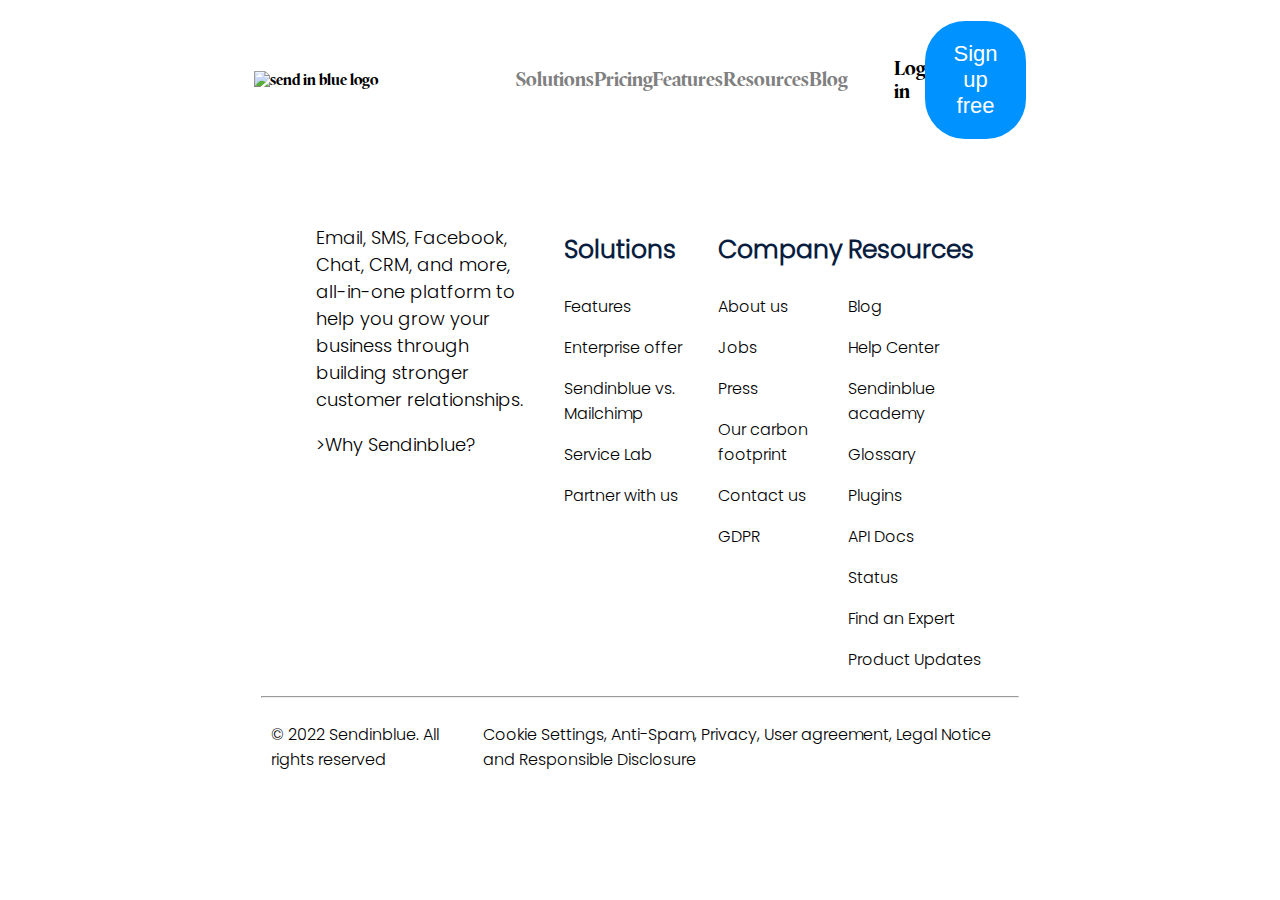
==== index.html @ 45919008 "Day-1 Footer&Navbar Exports" ====
<!DOCTYPE html>
<html lang="en">
<head>
    <meta charset="UTF-8">
    <meta http-equiv="X-UA-Compatible" content="IE=edge">
    <meta name="viewport" content="width=device-width, initial-scale=1.0">
    <title>All your digital marketing toos in one place - Sendinblue</title>
    <link rel="stylesheet" href="./Styles/header&footer.css">    
</head>
<body>
    <div id="navbar">
        
    </div>

    <div id="footer">
        
    </div>
    
</body>
</html>


<script src="./Scripts/index.js" type="module"></script>
---- Styles/header&footer.css ----
@font-face {
    font-family: "sendinblue";
    src: url(../files/Nicholas\ Bold.ttf);
}

@font-face {
    font-family: "footer";
    src: url(../files/Poppins-Light.ttf);
}

body {
    font-family: "sendinblue", sans-serif;
}

#navbar {
    display: flex;
    justify-content: space-around;
    align-items: center;
    padding: 1% 15%;
    position: sticky;
    top: 0px;
}

#navbar>img {
    width: 17%;
}

#navbar>div {
    display: flex;
    justify-content: space-around;
    align-items: center;
}

#navbar>div:first-of-type {
    width: 30%;
    font-size: 20px;
    color: grey;
}

#navbar>div:nth-of-type(2) {
    font-size: 20px;
    width: 15%;
}

#navbar button {
    font-size: 22px;
    color: white;
    background-color: #0092FF;
    border: 0;
    padding: 20px;
    border-radius: 40px;
}

#footer {
    padding: 1% 20%;
    font-family: "footer", sans-serif;
    position: sticky;
    bottom: 0px;
}

#one {
    display: flex;
    justify-content: space-between;
}

#logof {
    width: 17%;
    display: block;
}

#socials {
    display: flex;
    width: 30%;

}

#socials>img {
    width: 12%;
    margin: 2px 5px;
}

#two {
    display: flex;
    margin: auto;
    margin-top: 5%;
    
}

#two>div:nth-of-type(1) {
    display: flex;
    width: 40%;
    justify-content: center;
}

#person {
    width: 60%;
    margin: 10px;
}

#two>div:nth-of-type(2) {
    display: flex;
    width: 40%;
}

#text {
    width: 70%;
    font-size: 18px;
}

.head {
    color: #091E3F;
    font-size: 25px;
    font-weight: bold;

}

#two>div:nth-of-type(2) {
    justify-content: space-around;
    width: 55%;
}

#three {
    display: flex;
    justify-content: space-between;
    margin-left: 10px;
}
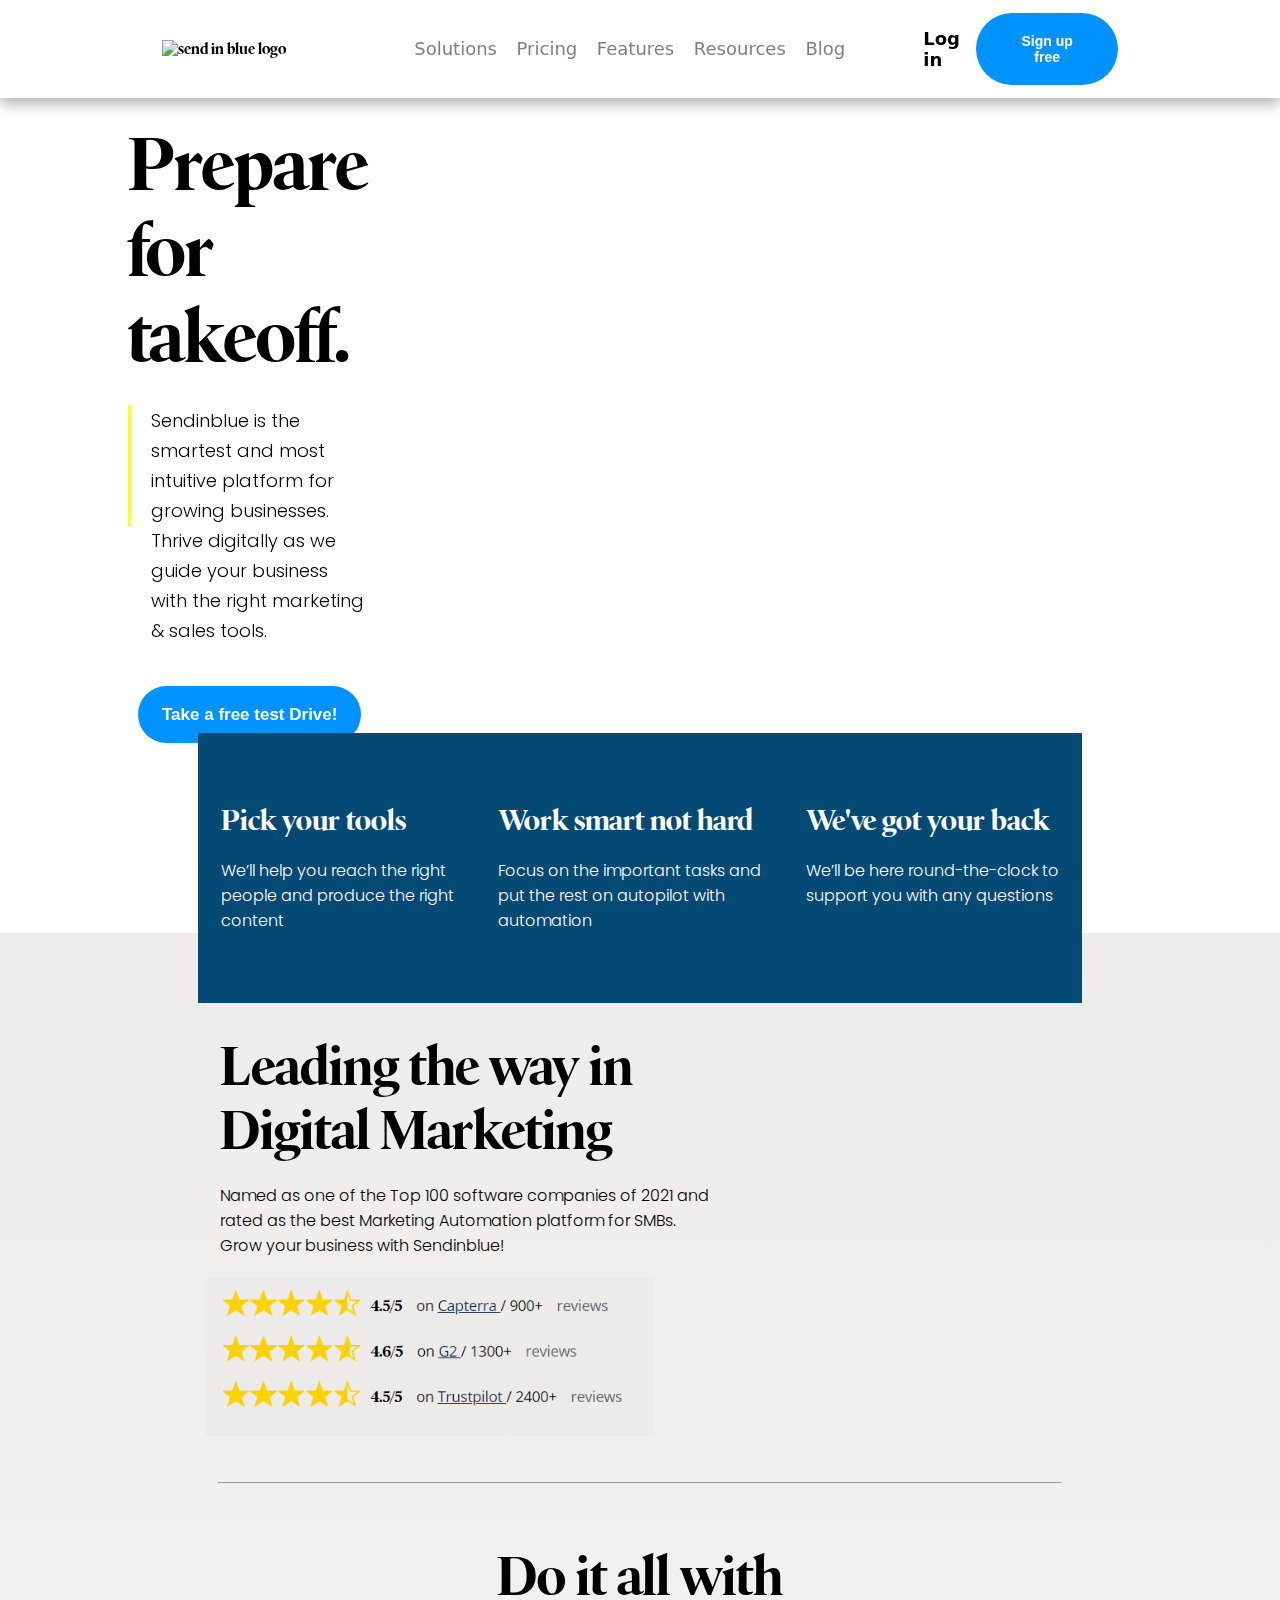
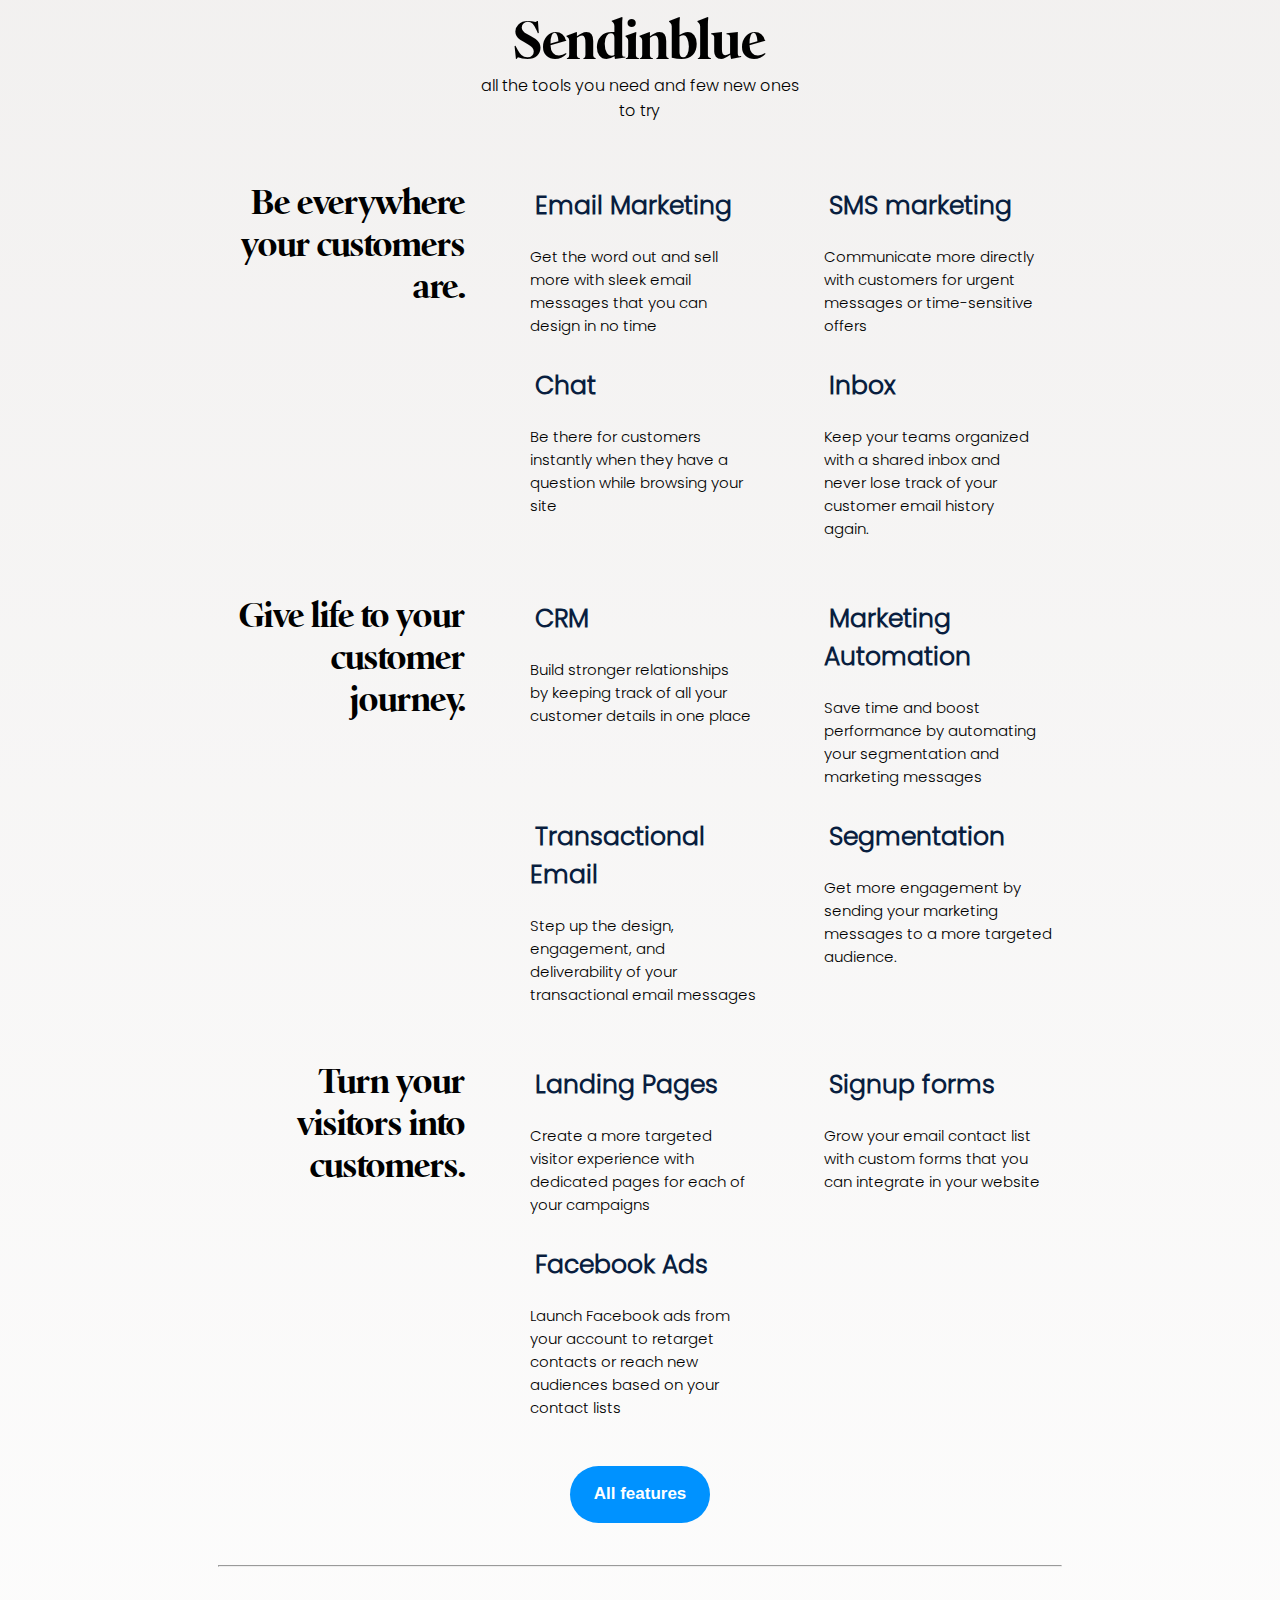
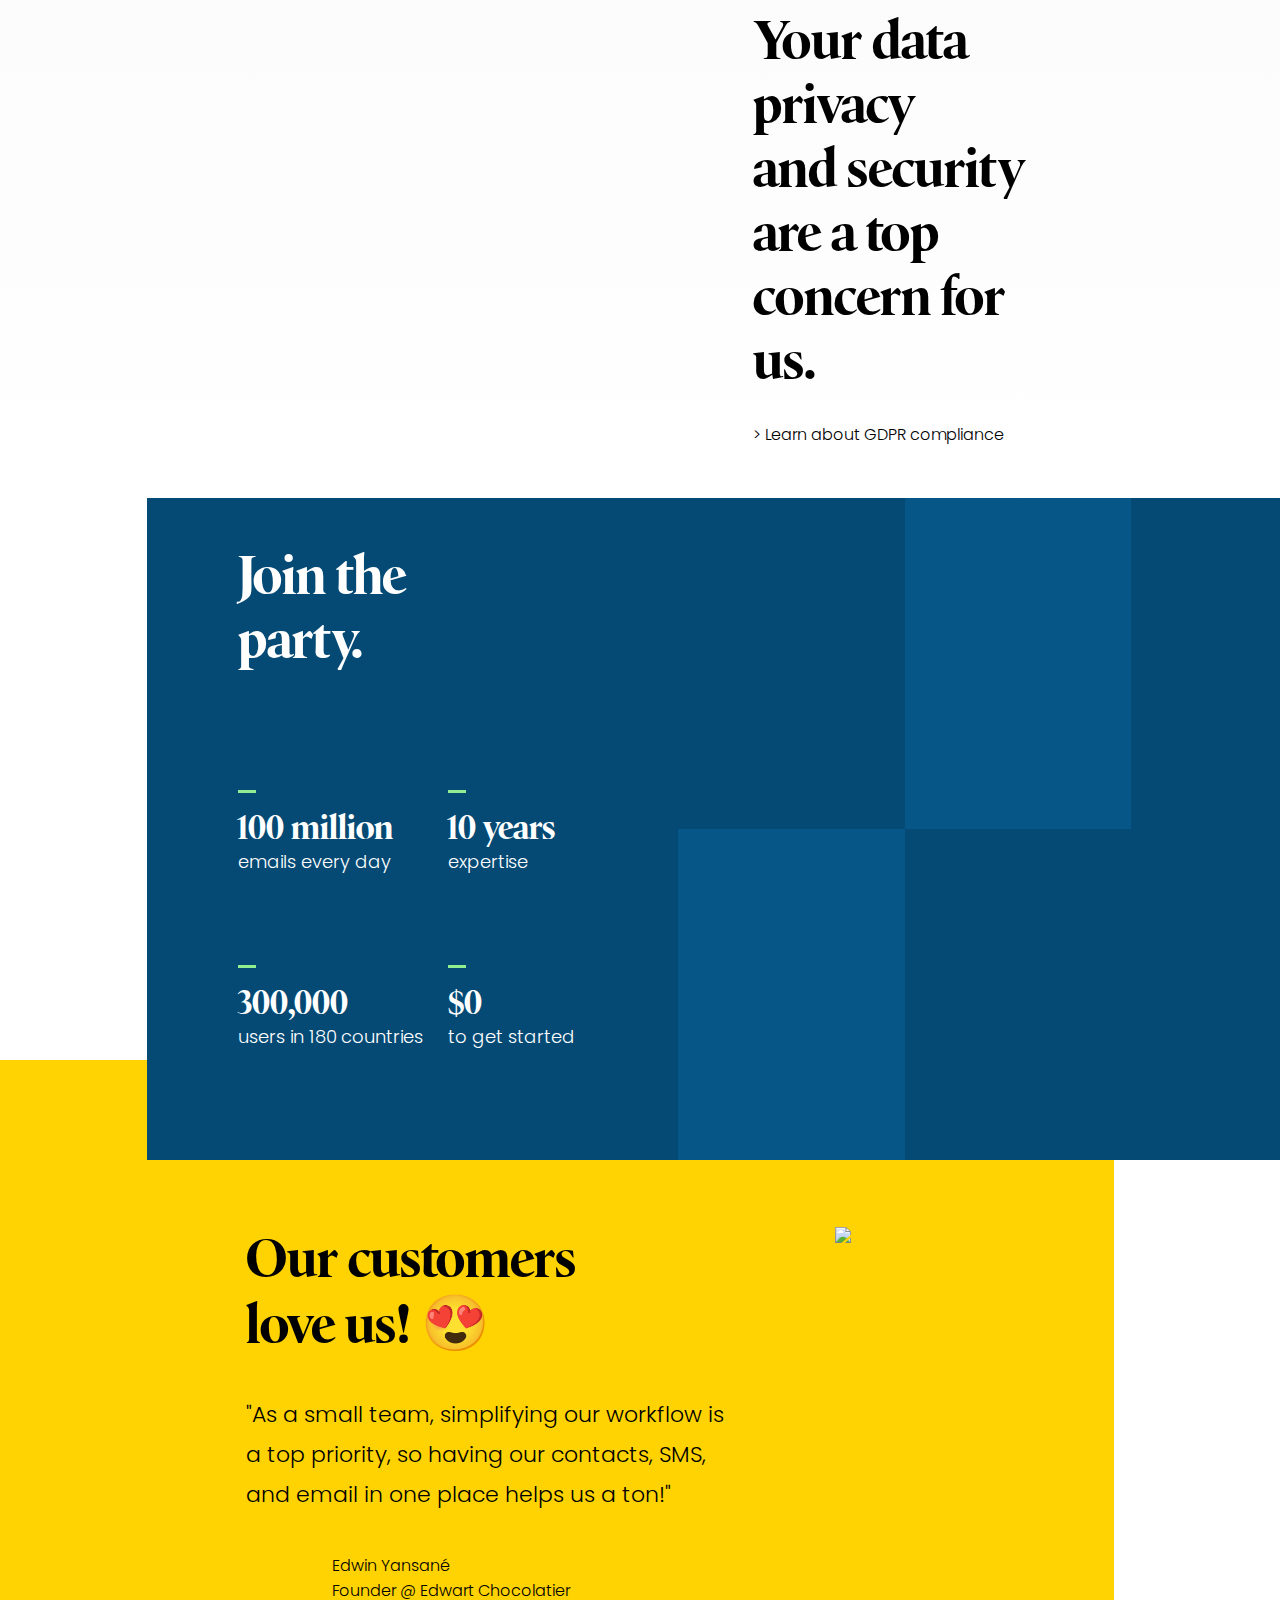
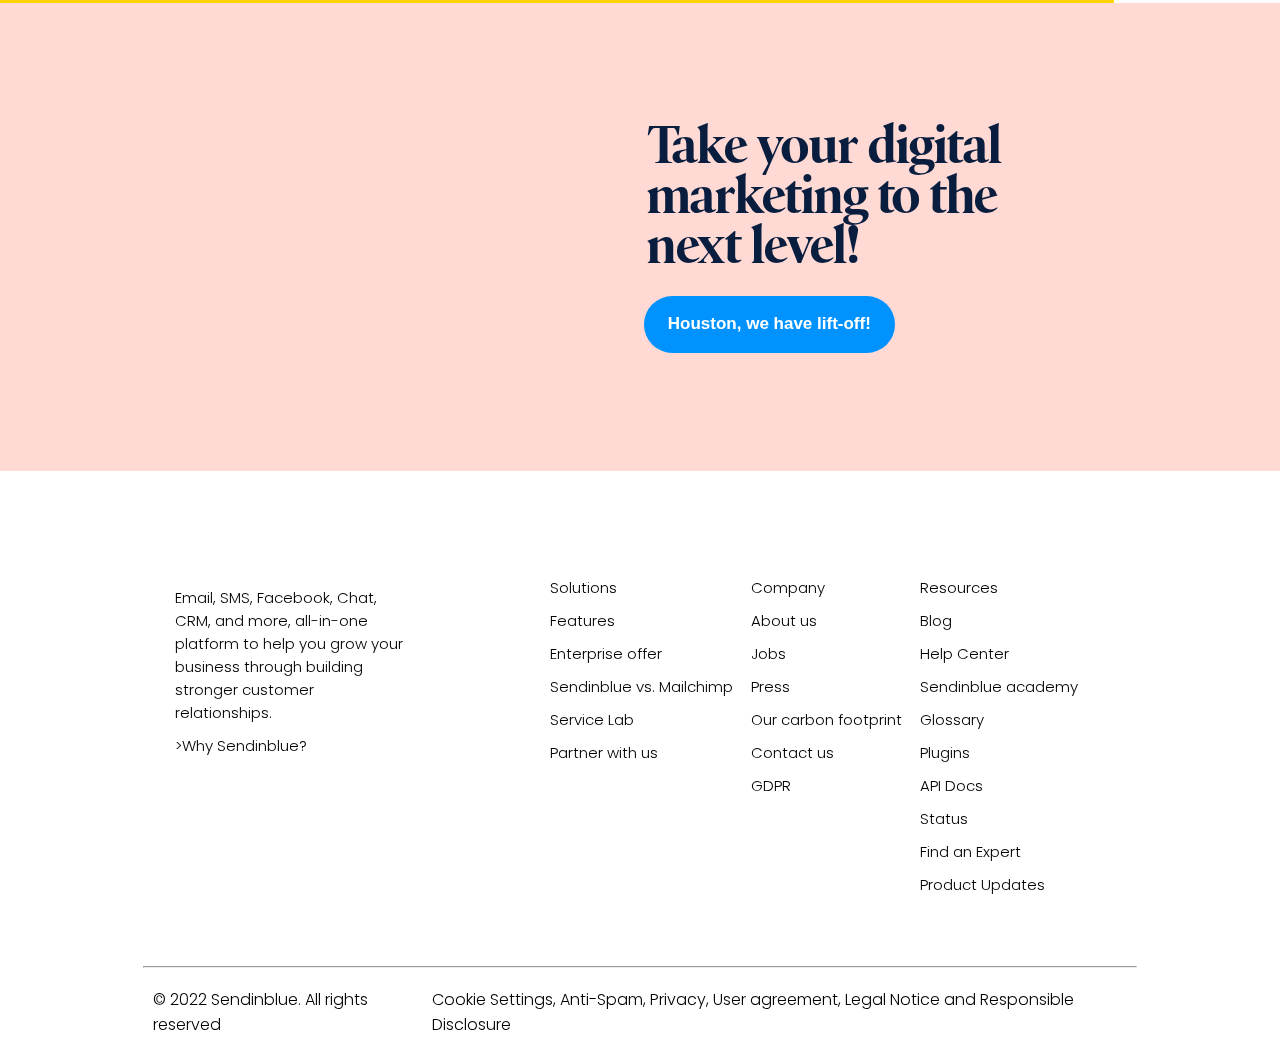
==== commit f88219dd: "Merge pull request #48 from skshm2000/fw20_0405_day-3" ====
--- a/index.html
+++ b/index.html
@@ -3,18 +3,270 @@
 <head>
     <meta charset="UTF-8">
     <meta http-equiv="X-UA-Compatible" content="IE=edge">
-    <meta name="viewport" content="width=device-width, initial-scale=1.0">
+    <meta name="viewport" content="width=device-width, initial-scale=0.5">
     <title>All your digital marketing toos in one place - Sendinblue</title>
     <link rel="stylesheet" href="./Styles/header&footer.css">    
+    <link rel="stylesheet" href="./Styles/index.css">
 </head>
 <body>
-    <div id="navbar">
-        
-    </div>
-
-    <div id="footer">
-        
-    </div>
+    <div id="navbar"></div>
+
+    <div id="container1">
+        <div class="contText">
+            <h1>Prepare for<br>takeoff.</h1>
+            <div id="linediv">
+                <div id="line"></div>
+                <p>Sendinblue is the smartest and most<br> intuitive platform for growing businesses.<br> Thrive digitally as we guide your business<br> with the right marketing & sales tools.</p>
+            </div>
+            <button class="hmpagebtn" style="margin-left: 10px; margin-top: 20px;">Take a free test Drive!</button>
+        </div>
+        <div>
+            <video height="550px" width="800px" muted autoplay preload="auto" playsinline loop> 
+                <source src="./files/home_video (720p).mp4" type="video/mp4">
+            </video>
+        </div>
+    </div>
+
+    <div id="container2">
+        <div class="cont2text">
+            <h1>Pick your tools</h1>
+            <p>We’ll help you reach the right<br> people and produce the right<br> content</p>
+        </div>
+        <div class="cont2text">
+            <h1>Work smart not hard</h1>
+            <p>Focus on the important tasks and<br> put the rest on autopilot with <br>automation</p>
+        </div>
+        <div class="cont2text">
+            <h1>We've got your back</h1>
+            <p>We’ll be here round-the-clock to<br> support you with any questions</p>
+        </div>
+    </div>
+
+    <div id="container3">
+        <div>
+            <div>
+                <h1>Leading the way in<br> Digital Marketing</h1>
+                <p>Named as one of the Top 100 software companies of 2021 and<br> rated as the best Marketing Automation platform for SMBs.<br> Grow your business with Sendinblue!</p>
+                <img src="image/rating.PNG" alt="">
+            </div>
+            <img src="https://www.sendinblue.com/wp-content/uploads/2022/04/Rating-awards-SS-2022.png" alt="">
+        </div>
+        <hr>
+        <div>
+            <img src="./files/Screenshot (424).png" alt="">
+            <h1>Do it all with Sendinblue</h1>
+            <p>all the tools you need and few new ones to try</p>
+        </div>
+        <div>
+            <div class="featurecard">
+                <div>
+                    <h1>Be everywhere your customers are.</h1>
+                </div>
+                <div id="esci">
+                    <div>
+                        <div>
+                            <img src="https://www.sendinblue.com/wp-content/uploads/2020/03/Email-Marketing@1x.svg" alt=""> 
+                        </div>
+                         <div>
+                            <h2>Email Marketing</h2>
+                            <p>Get the word out and sell<br> more with sleek email<br> messages that you can<br> design in no time</p>
+                         </div> 
+                    </div>
+                    <div>
+                        <div>
+                            <img src="https://www.sendinblue.com/wp-content/uploads/2020/03/icn-tool-sms.svg" alt=""> 
+                        </div>
+                         <div>
+                            <h2>SMS marketing</h2>
+                            <p>Communicate more directly<br> with customers for urgent<br> messages or time-sensitive<br> offers</p>
+                         </div> 
+                    </div>
+                    <div>
+                        <div>
+                            <img src="https://www.sendinblue.com/wp-content/uploads/2020/03/Chat@1x.svg" alt=""> 
+                        </div>
+                         <div>
+                            <h2>Chat</h2>
+                            <p>Be there for customers<br> instantly when they have a<br> question while browsing your<br> site</p>
+                         </div> 
+                    </div>
+                    <div>
+                        <div>
+                            <img src="https://www.sendinblue.com/wp-content/uploads/2020/11/Inbox-2.svg" alt=""> 
+                        </div>
+                         <div>
+                            <h2>Inbox</h2>
+                            <p>Keep your teams organized<br> with a shared inbox and<br> never lose track of your<br> customer email history<br> again.</p>
+                         </div> 
+                    </div>
+                </div>
+            </div>
+            <div class="featurecard">
+                <div>
+                    <h1>Give life to your customer journey.</h1>
+                </div>
+                <div id="esci">
+                    <div>
+                        <div>
+                            <img src="https://www.sendinblue.com/wp-content/uploads/2020/03/icn-tool-crm.svg" alt=""> 
+                        </div>
+                         <div>
+                            <h2>CRM</h2>
+                            <p>Build stronger relationships<br> by keeping track of all your<br> customer details in one place</p>
+                         </div> 
+                    </div>
+                    <div>
+                        <div>
+                            <img src="https://www.sendinblue.com/wp-content/uploads/2020/03/Marketing-Auto@1x.svg" alt=""> 
+                        </div>
+                         <div>
+                            <h2>Marketing Automation</h2>
+                            <p>Save time and boost<br> performance by automating<br> your segmentation and<br> marketing messages</p>
+                         </div> 
+                    </div>
+                    <div>
+                        <div>
+                            <img src="https://www.sendinblue.com/wp-content/uploads/2020/03/icn-tool-transactionmail.svg" alt=""> 
+                        </div>
+                         <div>
+                            <h2>Transactional Email</h2>
+                            <p>Step up the design,<br> engagement, and<br> deliverability of your<br> transactional email messages</p>
+                         </div> 
+                    </div>
+                    <div>
+                        <div>
+                            <img src="https://www.sendinblue.com/wp-content/uploads/2020/03/segmentation@1x.svg" alt=""> 
+                        </div>
+                         <div>
+                            <h2>Segmentation</h2>
+                            <p>Get more engagement by<br> sending your marketing <br>messages to a more targeted<br> audience.</p>
+                         </div> 
+                    </div>
+                </div>
+            </div>
+            <div class="featurecard">
+                <div>
+                    <h1>Turn your visitors into customers.</h1>
+                </div>
+                <div id="esci">
+                    <div>
+                        <div>
+                            <img src="https://www.sendinblue.com/wp-content/uploads/2020/03/icn-tool-landing.svg" alt="">
+                        </div>
+                        <div>
+                            <h2>Landing Pages</h2>
+                            <p>Create a more targeted<br> visitor experience with<br> dedicated pages for each of<br> your campaigns</p>
+                        </div> 
+                    </div>
+                    <div>
+                        <diV>
+                            <img src="https://www.sendinblue.com/wp-content/uploads/2020/03/icn-tool-signup.svg" alt="">
+                        </diV>
+                        <div>
+                            <h2>Signup forms</h2>
+                            <p>Grow your email contact list<br> with custom forms that you<br> can integrate in your website</p>
+                        </div> 
+                    </div>
+                    <div>
+                        <div>
+                            <img src="https://www.sendinblue.com/wp-content/uploads/2020/03/icn-tool-fb.svg" alt="">
+                        </div>
+                        <div>
+                            <h2>Facebook Ads</h2>
+                            <p>Launch Facebook ads from<br> your account to retarget<br> contacts or reach new<br> audiences based on your<br> contact lists</p>
+                        </div>
+                    </div>
+                </div>
+            </div>
+        </div>
+        <button class="hmpagebtn">All features</button>
+        <hr>
+        <div>
+            <div style="margin-right:310px">
+                <img src="https://www.sendinblue.com/wp-content/themes/sendinblue2019/assets/images/common/shield.jpg" style="width: 180%"alt="">
+            </div>
+            <div>
+                <h1>Your data privacy<br> and security are a top<br> concern for us.</h1>
+                <div id="stamps">
+                    <img src="https://www.sendinblue.com/wp-content/uploads/2021/08/CSA@1x.svg" alt="">
+                    <img src="https://www.sendinblue.com/wp-content/uploads/2021/08/signal-spam-grey.svg" alt="">
+                    <img src="https://www.sendinblue.com/wp-content/uploads/2021/08/sncd.svg" alt="">
+                </div>
+                <p>> Learn about GDPR compliance</p>
+            </div>
+        </div>
+    </div>
+
+    <div id="container4">
+        <div id="actualc4">
+            <div>
+                <h1>Join the <br> party.</h1>
+                <div id="anothergrid">
+                    <div>
+                        <hr>
+                        <h1>100 million</h1>
+                        <p>emails every day</p>
+                    </div>
+                    <div>
+                        <hr>
+                        <h1>10 years</h1>
+                        <p>expertise</p>
+                    </div>
+                    <div>
+                        <hr>
+                        <h1>300,000</h1>
+                        <p>users in 180 countries</p>
+                    </div>
+                    <div>
+                        <hr>
+                        <h1>$0</h1>
+                        <p>to get started</p>
+                    </div>
+                </div>
+            </div>
+            <div id="seond">
+                <div class="dark">
+                    <img src="https://www.sendinblue.com/wp-content/uploads/2021/08/Vuitton@1x.svg" alt="">
+                </div>
+                <div class="light">
+                    <img src="https://www.sendinblue.com/wp-content/uploads/2021/08/Vuitton@1x.svg" alt="">
+                </div>
+                <div class="light">
+                    <img src="https://www.sendinblue.com/wp-content/uploads/2021/08/Vuitton@1x.svg" alt="">
+                </div> 
+                <div class="dark">
+                    <img src="https://www.sendinblue.com/wp-content/uploads/2021/08/Vuitton@1x.svg" alt="">
+                </div>
+            </div>
+        </div>
+
+    </div>
+
+    <div id="container5">
+        <div>
+            <h1>Our customers<br>love us! 😍</h1>
+            <p>"As a small team, simplifying our workflow is<br> a top priority, so having our contacts, SMS,<br> and email in one place helps us a ton!"</p>
+            <div>
+                <img src="https://www.sendinblue.com/wp-content/uploads/2020/03/Edwart-Chocolatier.svg" alt="">
+                <div>
+                    <p>Edwin Yansané</p>
+                    <p>Founder @ Edwart Chocolatier</p>
+                </div>
+            </div>
+        </div>
+        <div>
+            <img src="https://www.sendinblue.com/wp-content/uploads/2020/03/Edwin_Aplha_Full_Res_B-@1x.png" style="width: 102%;">
+        </div>
+    </div>
+
+    <div id="container6">
+        <img src="https://www.sendinblue.com/wp-content/themes/sendinblue2019/assets/images/why/start-illu.jpg" alt="">
+        <div>
+            <h1>Take your digital<br>marketing to the<br> next level!</h1>
+            <button class="hmpagebtn">Houston, we have lift-off!</button>
+        </div>
+    </div>
+    <div id="footer"></div>
     
 </body>
 </html>
--- a/Styles/header&footer.css
+++ b/Styles/header&footer.css
@@ -12,13 +12,19 @@
     font-family: "sendinblue", sans-serif;
 }
 
+* {
+    margin: 0 0 0 0;
+}
 #navbar {
     display: flex;
+    z-index: 100;
+    background-color: white;
     justify-content: space-around;
     align-items: center;
-    padding: 1% 15%;
+    padding: 1% 10%;
     position: sticky;
-    top: 0px;
+    top: 0;
+    box-shadow: rgba(0, 0, 0, 0.35) 0px 5px 15px;
 }
 
 #navbar>img {
@@ -30,31 +36,34 @@
     justify-content: space-around;
     align-items: center;
 }
+#navbar p {
+    font-size: 18px;
+    font-family: system-ui, -apple-system, BlinkMacSystemFont, 'Segoe UI', Roboto, Oxygen, Ubuntu, Cantarell, 'Open Sans', 'Helvetica Neue', sans-serif;
+}
 
 #navbar>div:first-of-type {
-    width: 30%;
-    font-size: 20px;
-    color: grey;
+    width: 44%;
+    color: grey;   
 }
 
 #navbar>div:nth-of-type(2) {
-    font-size: 20px;
-    width: 15%;
+    width: 19%;
+    font-weight: 700;
 }
 
 #navbar button {
-    font-size: 22px;
+    font-size: 14px;
+    font-weight: 700;
     color: white;
     background-color: #0092FF;
     border: 0;
-    padding: 20px;
+    padding: 20px 36px;
     border-radius: 40px;
 }
-
 #footer {
-    padding: 1% 20%;
+    padding: 4% 11.2% 2% 11.2%;
     font-family: "footer", sans-serif;
-    position: sticky;
+    position: relative;
     bottom: 0px;
 }
 
@@ -83,13 +92,13 @@
     display: flex;
     margin: auto;
     margin-top: 5%;
-    
 }
-
+#head {
+    font-family: system-ui, -apple-system, BlinkMacSystemFont, 'Segoe UI', Roboto, Oxygen, Ubuntu, Cantarell, 'Open Sans', 'Helvetica Neue', sans-serif;
+}
 #two>div:nth-of-type(1) {
     display: flex;
     width: 40%;
-    justify-content: center;
 }
 
 #person {
@@ -101,26 +110,24 @@
     display: flex;
     width: 40%;
 }
-
+#two p {
+    margin-bottom: 10px;
+    font-size: 15px;
+}
 #text {
-    width: 70%;
-    font-size: 18px;
+    width: 60%;
+    margin-top:10px;
+    margin-left: 12px;
 }
-
-.head {
-    color: #091E3F;
-    font-size: 25px;
-    font-weight: bold;
-
-}
-
 #two>div:nth-of-type(2) {
     justify-content: space-around;
     width: 55%;
+    padding-bottom: 6%;
 }
 
 #three {
     display: flex;
     justify-content: space-between;
     margin-left: 10px;
+    padding-top: 2%;
 }--- a/Styles/index.css
+++ b/Styles/index.css
@@ -0,0 +1,373 @@
+p {
+    font-family: "footer", sans-serif;
+}
+
+#container1 {
+    background-color: white;
+    z-index: 10;
+    display: flex;
+    position: static;
+    justify-content: space-around;
+    align-items: center;
+    padding: 0 10%;
+    padding-top: 2%;
+    padding-bottom: 7%;
+}
+
+.contText>h1 {
+    font-size: 75px;
+    margin-bottom: 25px;
+}
+
+.contText p {
+    font-size: 18px;
+    line-height: 30px;
+    font-weight: light;
+    font-family: "footer", sans-serif;
+
+}
+
+.hmpagebtn {
+    margin-left: -110px;
+    padding: 18.5px 24px;
+    font-weight:700;
+    font-size: 17px;
+    color: white;
+    background-color: #0092FF;
+    border: 0;
+    border-radius: 40px;
+}
+
+#linediv {
+    display: flex;
+    margin-bottom: 20px;
+}
+
+#line {
+    border-left: 3px solid yellow;
+    height: 120px;
+    margin: 0 20px 0 0;
+}
+
+#container2 {
+    width: 69%;
+    margin: 0 auto;
+    position: relative;
+    top: -100px;
+    display: flex;
+    justify-content: space-around;
+    padding: 70px 0px;
+    background-color: #044A75;
+    z-index: 10;
+}
+
+.cont2text>h1 {
+    font-size: 30px;
+    color: white;
+}
+
+.cont2text p {
+    font-size: 16px;
+    margin-top: 20px;
+    line-height: 25px;
+    font-family: "footer", sans-serif;
+    color: white;
+}
+
+#container3 {
+    position: relative;
+    z-index: 1;
+    top: -170px;
+    background-image: linear-gradient(#EEECEB, white);
+    padding: 8% 17%;
+    padding-bottom: 4%;
+}
+
+#container3>div:nth-of-type(1) {
+    display: flex;
+    justify-content: space-around;
+}
+
+#container3>div:nth-of-type(1) img {
+    width: 36.5%;
+}
+
+#container3>div:nth-of-type(1) h1 {
+    font-size: 55px;
+    margin-bottom: 20px;
+}
+
+#container3>div:nth-of-type(1) p{
+    font-family: "footer", sans-serif;
+    font-size: 16px;
+    margin-bottom: 20px;
+}
+
+#container3>div:nth-of-type(1)>div img {
+    width: 85%;
+    margin-left: -15px;
+}
+
+#container3 hr {
+    margin: 5% 0;
+}
+
+#container3>div:nth-of-type(2) {
+    width: 40%;
+    margin: auto;
+    text-align: center;
+    margin-bottom: 7%;
+}
+
+#container3>div:nth-of-type(2)>h1 {
+    font-size: 55px;
+}
+
+#container3>div:nth-of-type(2)>p {
+    font-size: 16px;
+}
+
+.featurecard {
+    display: flex;
+    gap: 40px;
+    margin: 50px auto 20px auto;
+}
+
+.featurecard img {
+    display: inline;
+}
+
+.featurecard h2 {
+    display: inline;
+    font-size: 25px;
+    font-family: "footer", sans-serif;
+    color: #091E3F;
+    margin-left: 5px;
+}
+
+.featurecard p {
+    margin-top: 20px;
+    font-size: 15px;
+}
+
+.featurecard>div:nth-of-type(2) {
+    display: grid;
+    grid-template-columns: 1fr 1fr;
+    gap: 20px;            
+}
+
+.featurecard>div:nth-of-type(2)>div {
+    padding: 5px;
+}
+.featurecard>div:nth-of-type(1) {
+    width: 30%;
+    text-align: right;
+    font-size: 18px;
+    margin-right: 20px;
+}
+
+#esci {
+    column-gap: 50px;
+    width: 65%;
+}
+#esci > div {
+    display: flex;
+}
+#container3>button {
+    display: block;
+    margin: auto;
+    margin-top: 5%;
+}
+
+#container3>div:nth-of-type(4) {
+    display: flex;
+    justify-content: center;
+}
+
+#container3>div:nth-of-type(4)>div:nth-of-type(1) {
+    width: 25%;
+    margin-right: 5%;
+}
+
+#container3>div:nth-of-type(4)>div:nth-of-type(2) {
+    width: 35%;
+}
+
+#container3>div:nth-of-type(4)>div>img {
+    display: block;
+    width: 100%;
+}
+
+#container3>div:nth-of-type(4) h1 {
+    font-size: 55px;
+}
+
+#stamps {
+    display: flex;
+    gap: 40px;
+    margin-top: 3%;
+    margin-bottom: 20px;
+}
+
+#stamps img {
+    width: 15%;
+}
+
+#container4 {
+    width: 100%;
+    overflow: hidden;
+    margin-top: -170px;
+    position: relative;
+    z-index: 5;
+}
+
+#actualc4 {
+    width: 88.5%;
+    float: right;
+    display: flex;
+    background-color: #044A75;
+    color: white;
+}
+
+#actualc4>div:nth-of-type(1)>div {
+    display: grid;
+    grid-template-columns: 1fr 1fr;
+    gap: 25px;
+}
+
+#actualc4>div:nth-of-type(1)>div hr {
+    width: 10%;
+    background-color: lightgreen;
+    border: 0;
+    height: 3px;
+    margin-bottom: 8%;
+}
+
+#seond {
+    width: 40%;
+    display: grid;
+    grid-template-columns: 1fr 1fr;
+}
+
+#seond>div {
+    display: flex;
+    justify-content: center;
+    align-items: center;
+}
+
+#seond img {
+    width: 55%;            
+    display: block;
+}
+
+.dark {
+    background-color:#044A75;
+}
+
+.light {
+    background-color: #065687;
+}
+
+#actualc4>div>h1 {
+    font-size: 55px;
+    margin-bottom: 30%;
+}
+
+#actualc4>div:nth-of-type(1) {
+    padding: 4%;
+    padding-left: 8%;
+}
+
+#anothergrid>div>h1 {
+    font-size: 35px;
+}
+
+#anothergrid>div>p {
+    font-size: 18px;
+    margin-bottom: 35%;
+}
+
+#container5 {
+    width: 87%;
+    position: relative;
+    top: -100px;
+    z-index: 1;
+    background-color: #FFD201;
+    display: flex;
+    justify-content: flex-end ;
+}
+
+#container5>div:nth-of-type(1) {
+    margin-top: 15%;
+    margin-right: 10%;
+}
+
+#container5>div:nth-of-type(1)>h1 {
+    font-size: 55px;
+    margin-bottom: 8%;
+}
+
+#container5>div:nth-of-type(1)>p {
+    font-size: 22px;
+    line-height: 40px;
+    margin-bottom: 8%;
+}
+#container5>div:nth-of-type(2) {
+    margin-top: 15%;
+    margin-right: 10%;
+    width: 15%;
+    padding-bottom: -7px;
+}
+
+#container5>div:nth-of-type(2) img {
+    width: 100%;
+    padding-bottom: -10px;
+}
+
+#container5>div:nth-of-type(1)>div {
+    display: flex;
+}
+
+#container5>div:nth-of-type(1)>div>img {
+    width: 13%;
+    margin-right: 5%;
+}
+
+#container6 {
+    background-color: #ffd9d4;
+    display: flex;
+    position: relative;
+    margin-top: -100px;
+    justify-content: center;
+    padding: 5%;
+    height: 340px;
+}
+
+#container6>img {
+    mix-blend-mode: darken;
+    width: 30%;
+    margin-right: 5%;
+    margin-left: -10%;
+}
+
+#container6>div {
+    display: flex;
+    flex-direction: column;
+    justify-content: center;
+    align-items: center;
+    margin-left: 7%;
+}
+
+#container6>div>button {
+    margin-left: -110px;
+    padding: 18.5px 24px;
+    font-weight:700;
+    font-size: 17px;
+}
+
+#container6 h1 {
+    font-size: 53px;
+    margin-bottom: 7%;
+    line-height: 50px;
+    color: #091e3f
+}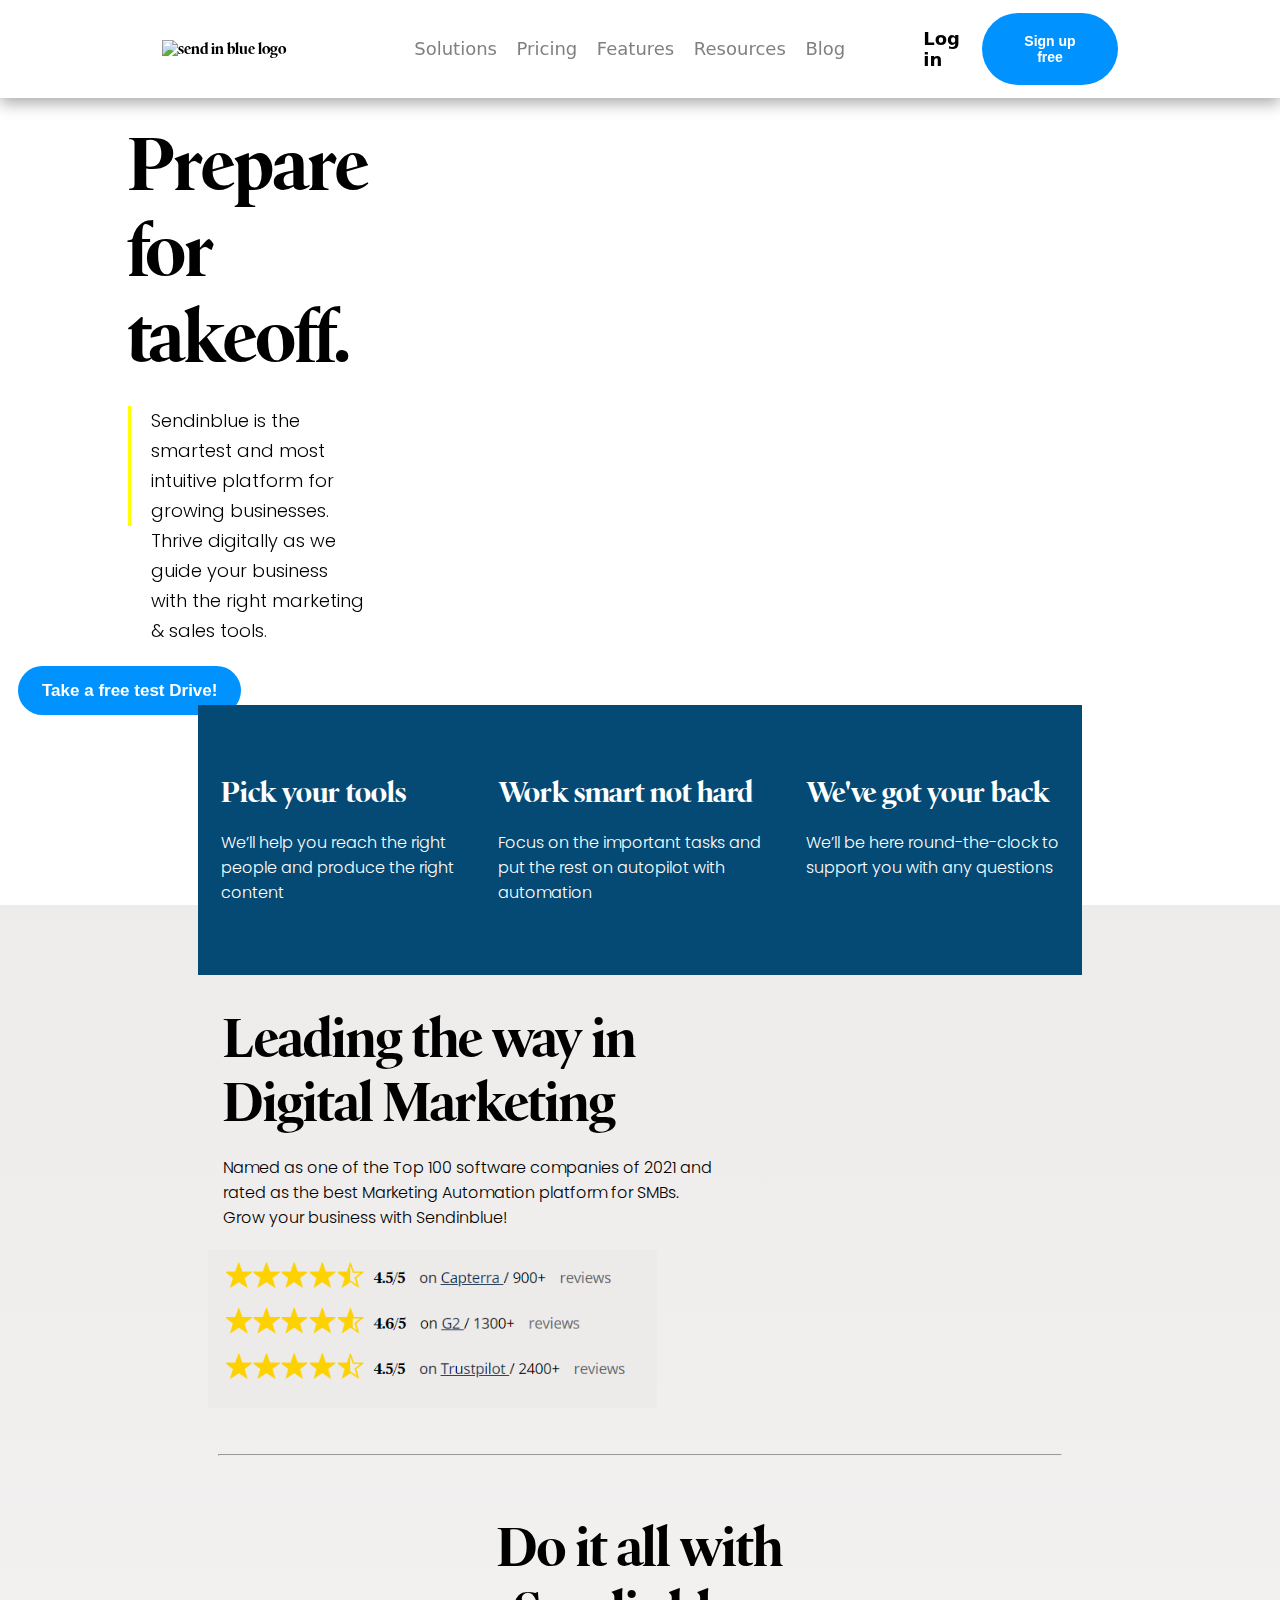
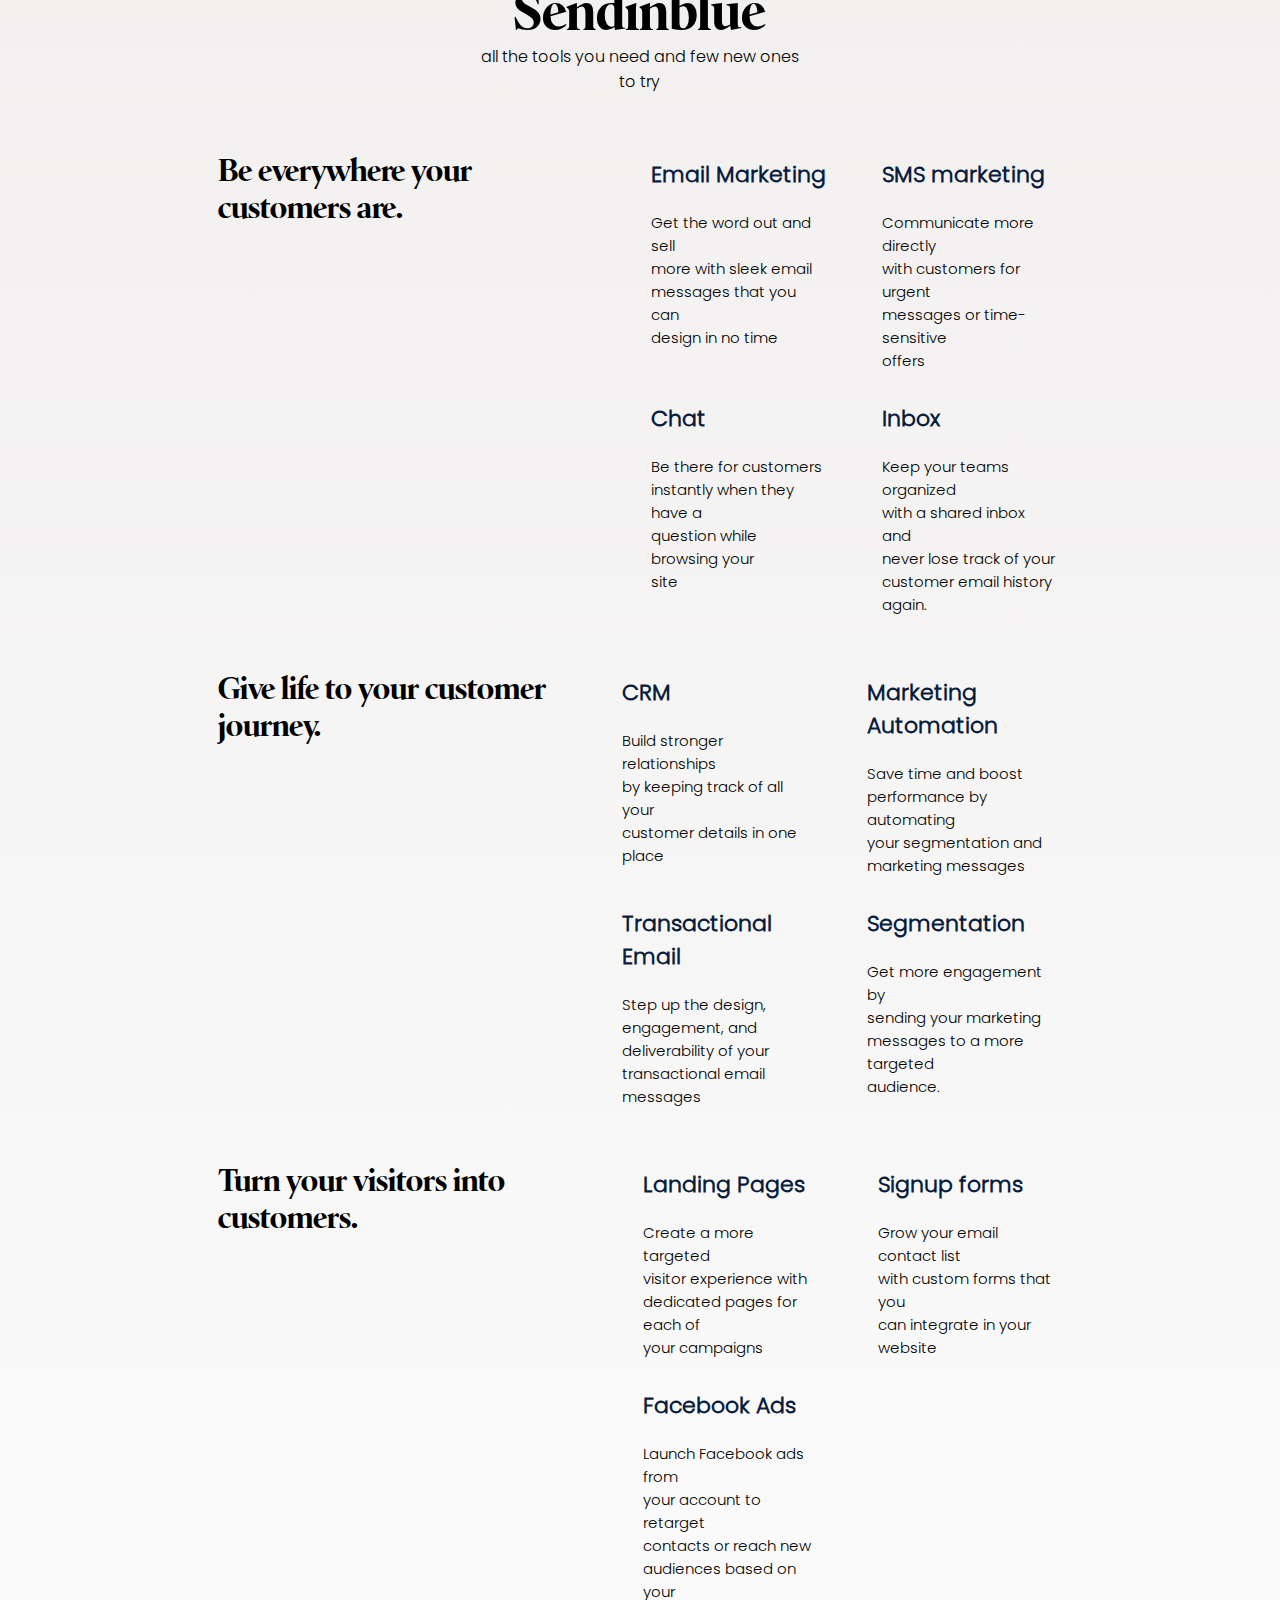
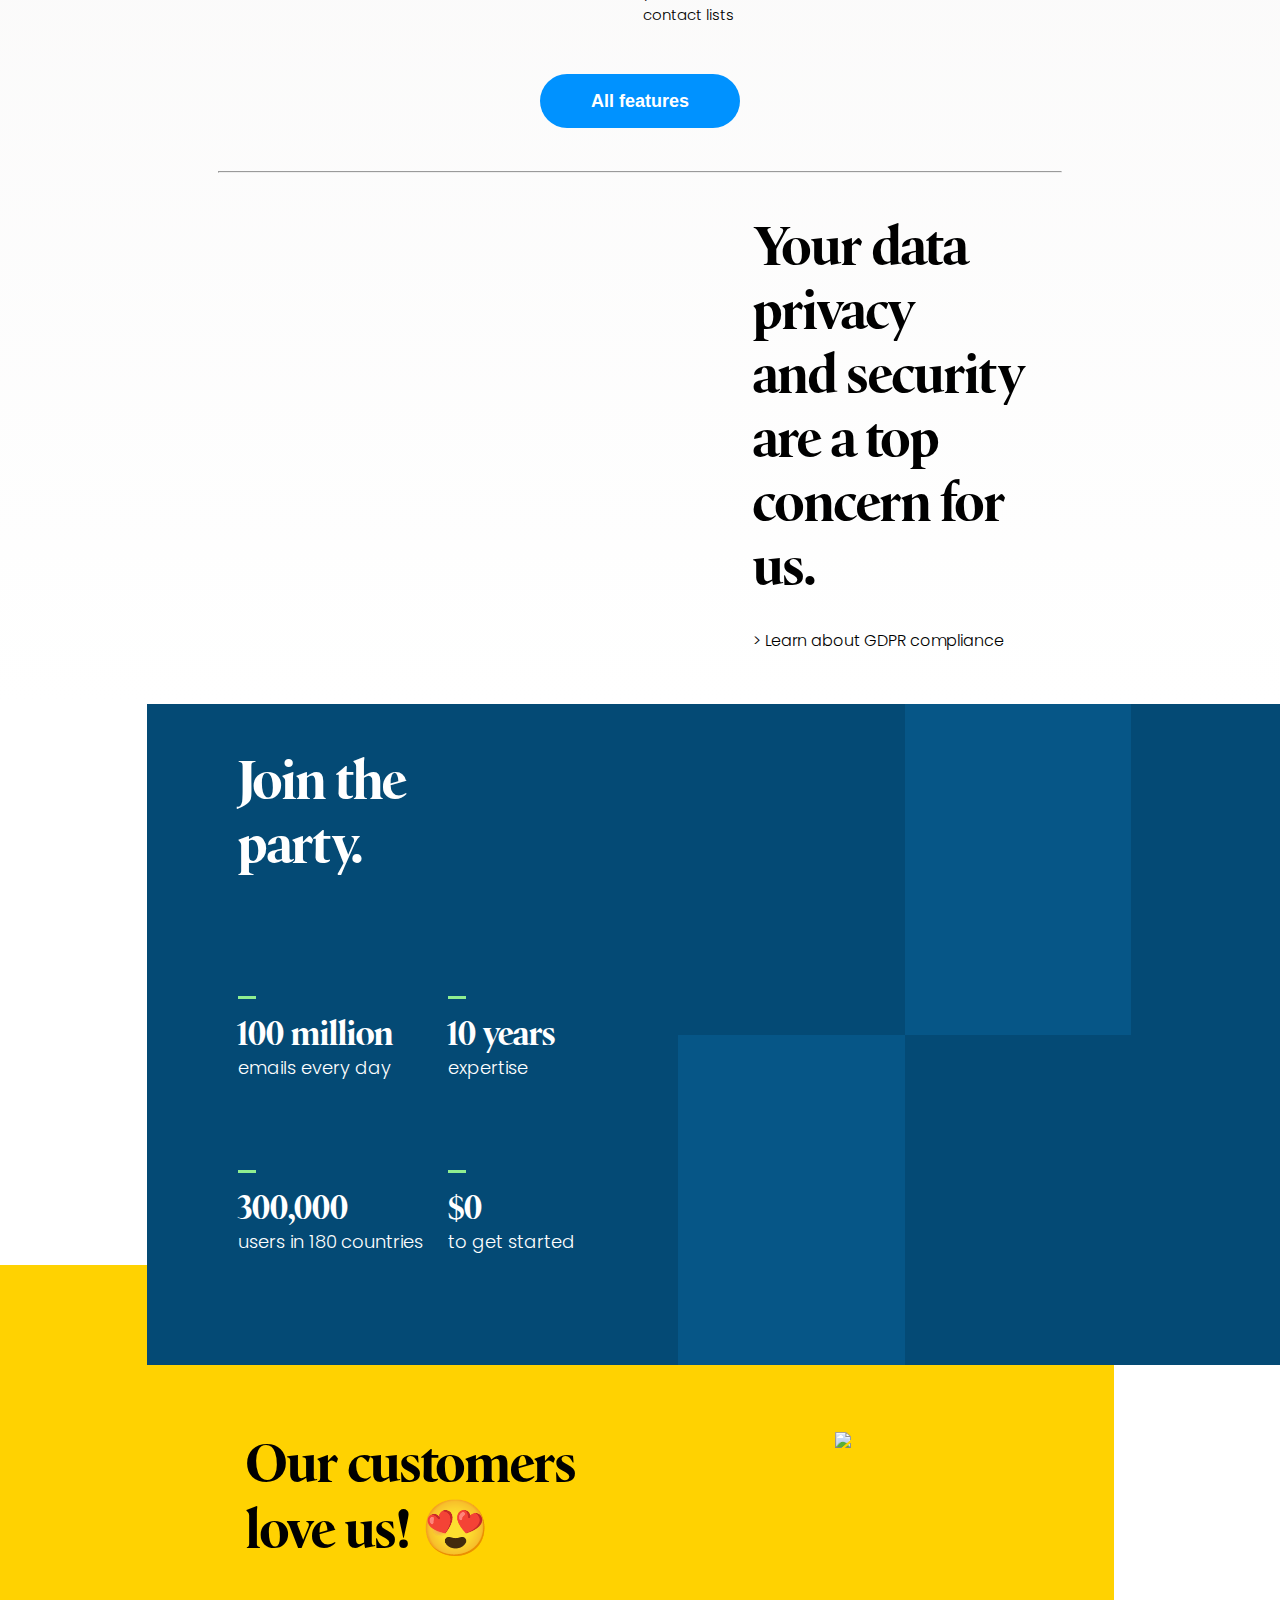
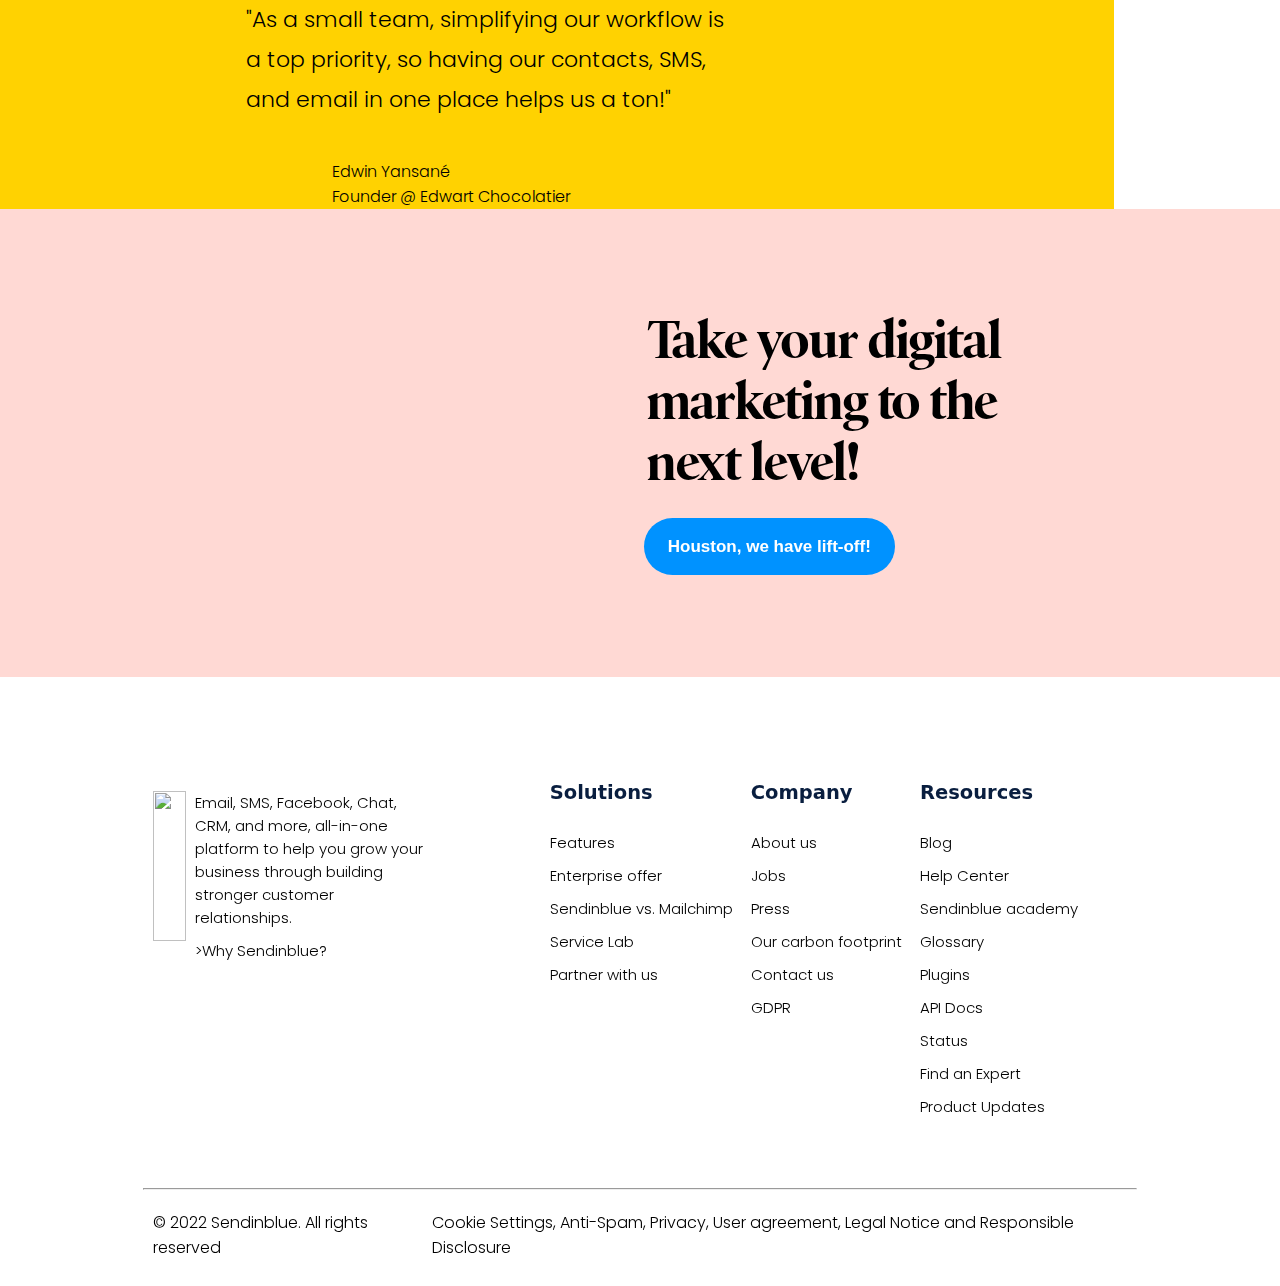
==== commit 9e50fc6c: "Merge branch 'main' into fw20_0912_day-3" ====
--- a/index.html
+++ b/index.html
@@ -18,7 +18,7 @@
                 <div id="line"></div>
                 <p>Sendinblue is the smartest and most<br> intuitive platform for growing businesses.<br> Thrive digitally as we guide your business<br> with the right marketing & sales tools.</p>
             </div>
-            <button class="hmpagebtn" style="margin-left: 10px; margin-top: 20px;">Take a free test Drive!</button>
+            <button class="hmpagebtn" id="testdrive1">Take a free test Drive!</button>
         </div>
         <div>
             <video height="550px" width="800px" muted autoplay preload="auto" playsinline loop> 
@@ -64,40 +64,32 @@
                 </div>
                 <div id="esci">
                     <div>
-                        <div>
-                            <img src="https://www.sendinblue.com/wp-content/uploads/2020/03/Email-Marketing@1x.svg" alt=""> 
-                        </div>
-                         <div>
+                        <img src="https://www.sendinblue.com/wp-content/uploads/2020/03/Email-Marketing@1x.svg" alt="">  
+                        <div>
                             <h2>Email Marketing</h2>
                             <p>Get the word out and sell<br> more with sleek email<br> messages that you can<br> design in no time</p>
-                         </div> 
-                    </div>
-                    <div>
-                        <div>
-                            <img src="https://www.sendinblue.com/wp-content/uploads/2020/03/icn-tool-sms.svg" alt=""> 
-                        </div>
-                         <div>
+                        </div>
+                    </div>
+                    <div>
+                        <img src="https://www.sendinblue.com/wp-content/uploads/2020/03/icn-tool-sms.svg" alt="">
+                        <div>
                             <h2>SMS marketing</h2>
                             <p>Communicate more directly<br> with customers for urgent<br> messages or time-sensitive<br> offers</p>
-                         </div> 
-                    </div>
-                    <div>
-                        <div>
-                            <img src="https://www.sendinblue.com/wp-content/uploads/2020/03/Chat@1x.svg" alt=""> 
-                        </div>
-                         <div>
+                        </div>
+                    </div>
+                    <div>
+                        <img src="https://www.sendinblue.com/wp-content/uploads/2020/03/Chat@1x.svg" alt="">
+                        <div>
                             <h2>Chat</h2>
                             <p>Be there for customers<br> instantly when they have a<br> question while browsing your<br> site</p>
-                         </div> 
-                    </div>
-                    <div>
-                        <div>
-                            <img src="https://www.sendinblue.com/wp-content/uploads/2020/11/Inbox-2.svg" alt=""> 
-                        </div>
-                         <div>
+                        </div>
+                    </div>
+                    <div>
+                        <img src="https://www.sendinblue.com/wp-content/uploads/2020/11/Inbox-2.svg" alt="">
+                        <div>
                             <h2>Inbox</h2>
                             <p>Keep your teams organized<br> with a shared inbox and<br> never lose track of your<br> customer email history<br> again.</p>
-                         </div> 
+                        </div>
                     </div>
                 </div>
             </div>
@@ -107,40 +99,33 @@
                 </div>
                 <div id="esci">
                     <div>
-                        <div>
-                            <img src="https://www.sendinblue.com/wp-content/uploads/2020/03/icn-tool-crm.svg" alt=""> 
-                        </div>
-                         <div>
+                        <img src="https://www.sendinblue.com/wp-content/uploads/2020/03/icn-tool-crm.svg" alt="">
+                        <div>
                             <h2>CRM</h2>
                             <p>Build stronger relationships<br> by keeping track of all your<br> customer details in one place</p>
-                         </div> 
-                    </div>
-                    <div>
-                        <div>
-                            <img src="https://www.sendinblue.com/wp-content/uploads/2020/03/Marketing-Auto@1x.svg" alt=""> 
-                        </div>
-                         <div>
-                            <h2>Marketing Automation</h2>
+                        </div>
+                    </div>
+                    <div>
+                        <img src="https://www.sendinblue.com/wp-content/uploads/2020/03/Marketing-Auto@1x.svg" alt="">
+                        <div>
+                        <h2>Marketing Automation</h2>
                             <p>Save time and boost<br> performance by automating<br> your segmentation and<br> marketing messages</p>
-                         </div> 
-                    </div>
-                    <div>
-                        <div>
-                            <img src="https://www.sendinblue.com/wp-content/uploads/2020/03/icn-tool-transactionmail.svg" alt=""> 
-                        </div>
-                         <div>
+                        </div>
+                    </div>
+                    <div>
+                        <img src="https://www.sendinblue.com/wp-content/uploads/2020/03/icn-tool-transactionmail.svg" alt="">
+                        <div>
                             <h2>Transactional Email</h2>
                             <p>Step up the design,<br> engagement, and<br> deliverability of your<br> transactional email messages</p>
-                         </div> 
-                    </div>
-                    <div>
-                        <div>
-                            <img src="https://www.sendinblue.com/wp-content/uploads/2020/03/segmentation@1x.svg" alt=""> 
-                        </div>
-                         <div>
+                        </div>
+                        
+                    </div>
+                    <div>
+                        <img src="https://www.sendinblue.com/wp-content/uploads/2020/03/segmentation@1x.svg" alt="">
+                        <div>
                             <h2>Segmentation</h2>
                             <p>Get more engagement by<br> sending your marketing <br>messages to a more targeted<br> audience.</p>
-                         </div> 
+                        </div>
                     </div>
                 </div>
             </div>
@@ -150,27 +135,21 @@
                 </div>
                 <div id="esci">
                     <div>
-                        <div>
-                            <img src="https://www.sendinblue.com/wp-content/uploads/2020/03/icn-tool-landing.svg" alt="">
-                        </div>
+                        <img src="https://www.sendinblue.com/wp-content/uploads/2020/03/icn-tool-landing.svg" alt="">
                         <div>
                             <h2>Landing Pages</h2>
                             <p>Create a more targeted<br> visitor experience with<br> dedicated pages for each of<br> your campaigns</p>
-                        </div> 
-                    </div>
-                    <div>
-                        <diV>
-                            <img src="https://www.sendinblue.com/wp-content/uploads/2020/03/icn-tool-signup.svg" alt="">
-                        </diV>
+                        </div>
+                    </div>
+                    <div>
+                        <img src="https://www.sendinblue.com/wp-content/uploads/2020/03/icn-tool-signup.svg" alt="">
                         <div>
                             <h2>Signup forms</h2>
                             <p>Grow your email contact list<br> with custom forms that you<br> can integrate in your website</p>
-                        </div> 
-                    </div>
-                    <div>
-                        <div>
-                            <img src="https://www.sendinblue.com/wp-content/uploads/2020/03/icn-tool-fb.svg" alt="">
-                        </div>
+                        </div>
+                    </div>
+                    <div>
+                        <img src="https://www.sendinblue.com/wp-content/uploads/2020/03/icn-tool-fb.svg" alt="">
                         <div>
                             <h2>Facebook Ads</h2>
                             <p>Launch Facebook ads from<br> your account to retarget<br> contacts or reach new<br> audiences based on your<br> contact lists</p>
@@ -179,7 +158,7 @@
                 </div>
             </div>
         </div>
-        <button class="hmpagebtn">All features</button>
+        <button class="hmpagebtnex" id="allfeatures">All features</button>
         <hr>
         <div>
             <div style="margin-right:310px">
@@ -263,7 +242,7 @@
         <img src="https://www.sendinblue.com/wp-content/themes/sendinblue2019/assets/images/why/start-illu.jpg" alt="">
         <div>
             <h1>Take your digital<br>marketing to the<br> next level!</h1>
-            <button class="hmpagebtn">Houston, we have lift-off!</button>
+            <button class="hmpagebtn" id="testdrive">Houston, we have lift-off!</button>
         </div>
     </div>
     <div id="footer"></div>
--- a/Styles/header&footer.css
+++ b/Styles/header&footer.css
@@ -51,6 +51,12 @@
     font-weight: 700;
 }
 
+
+#navbar button:hover {
+    background-color: #044A75;
+    cursor: pointer;
+}
+
 #navbar button {
     font-size: 14px;
     font-weight: 700;
@@ -59,6 +65,7 @@
     border: 0;
     padding: 20px 36px;
     border-radius: 40px;
+    margin-left: 10PX;
 }
 #footer {
     padding: 4% 11.2% 2% 11.2%;
--- a/Styles/index.css
+++ b/Styles/index.css
@@ -1,3 +1,13 @@
+@font-face {
+    font-family: "sendinblue";
+    src: url(../files/Nicholas\ Bold.ttf);
+}
+
+@font-face {
+    font-family: "footer";
+    src: url(../files/Poppins-Light.ttf);
+}
+
 p {
     font-family: "footer", sans-serif;
 }
@@ -34,7 +44,19 @@
     font-size: 17px;
     color: white;
     background-color: #0092FF;
+    font-weight: 550;
     border: 0;
+    padding: 6% 10%;
+    border-radius: 40px;
+}
+
+.hmpagebtnex {
+    font-size: 18px;
+    color: white;
+    background-color: #0092FF;
+    font-weight: 550;
+    border: 0;
+    padding: 2% 6%;
     border-radius: 40px;
 }
 
@@ -89,7 +111,8 @@
 }
 
 #container3>div:nth-of-type(1) img {
-    width: 36.5%;
+    width: 35%;
+
 }
 
 #container3>div:nth-of-type(1) h1 {
@@ -127,52 +150,6 @@
     font-size: 16px;
 }
 
-.featurecard {
-    display: flex;
-    gap: 40px;
-    margin: 50px auto 20px auto;
-}
-
-.featurecard img {
-    display: inline;
-}
-
-.featurecard h2 {
-    display: inline;
-    font-size: 25px;
-    font-family: "footer", sans-serif;
-    color: #091E3F;
-    margin-left: 5px;
-}
-
-.featurecard p {
-    margin-top: 20px;
-    font-size: 15px;
-}
-
-.featurecard>div:nth-of-type(2) {
-    display: grid;
-    grid-template-columns: 1fr 1fr;
-    gap: 20px;            
-}
-
-.featurecard>div:nth-of-type(2)>div {
-    padding: 5px;
-}
-.featurecard>div:nth-of-type(1) {
-    width: 30%;
-    text-align: right;
-    font-size: 18px;
-    margin-right: 20px;
-}
-
-#esci {
-    column-gap: 50px;
-    width: 65%;
-}
-#esci > div {
-    display: flex;
-}
 #container3>button {
     display: block;
     margin: auto;
@@ -220,6 +197,63 @@
     position: relative;
     z-index: 5;
 }
+.featurecard {
+    display: flex;
+    gap: 40px;
+    margin: 50px auto 20px auto;
+}
+
+.featurecard img {
+    display: block;
+    margin-top: 10px;
+}
+
+.featurecard h2 {
+    display: inline;
+    font-size: 22px;
+    font-family: "footer", sans-serif;
+    color: #091E3F;
+}
+
+.featurecard p {
+    margin-top: 20px;
+    font-size: 15px;
+}
+
+.featurecard>div:nth-of-type(2) {
+    display: grid;
+    grid-template-columns: 1fr 1fr;
+    gap: 20px;            
+}
+
+.featurecard>div:nth-of-type(2)>div {
+    padding: 5px;
+    align-items: center;
+}
+
+.featurecard>div:nth-of-type(2)>div {
+    display: flex;
+    align-items: flex-start;
+}
+
+.featurecard>div:nth-of-type(2)>div>div {
+    margin-left: 10px;
+    width: 100%;
+}
+
+.featurecard>div:nth-of-type(2) img {
+    display: block;
+    margin-top: 0px;
+}
+
+#esci {
+    column-gap: 35px;
+}
+
+#lsf {
+    column-gap: 45px;
+    margin-left: 10px;
+}
 
 #actualc4 {
     width: 88.5%;
@@ -368,6 +402,19 @@
 #container6 h1 {
     font-size: 53px;
     margin-bottom: 7%;
-    line-height: 50px;
-    color: #091e3f
+}
+
+.hover:hover {
+    cursor: pointer;
+    text-decoration: underline;
+}
+
+.hmpagebtn:hover {
+    background-color: #044A75;
+    cursor: pointer;
+}
+
+.hmpagebtnex:hover {
+    background-color: #044A75;
+    cursor: pointer;
 }